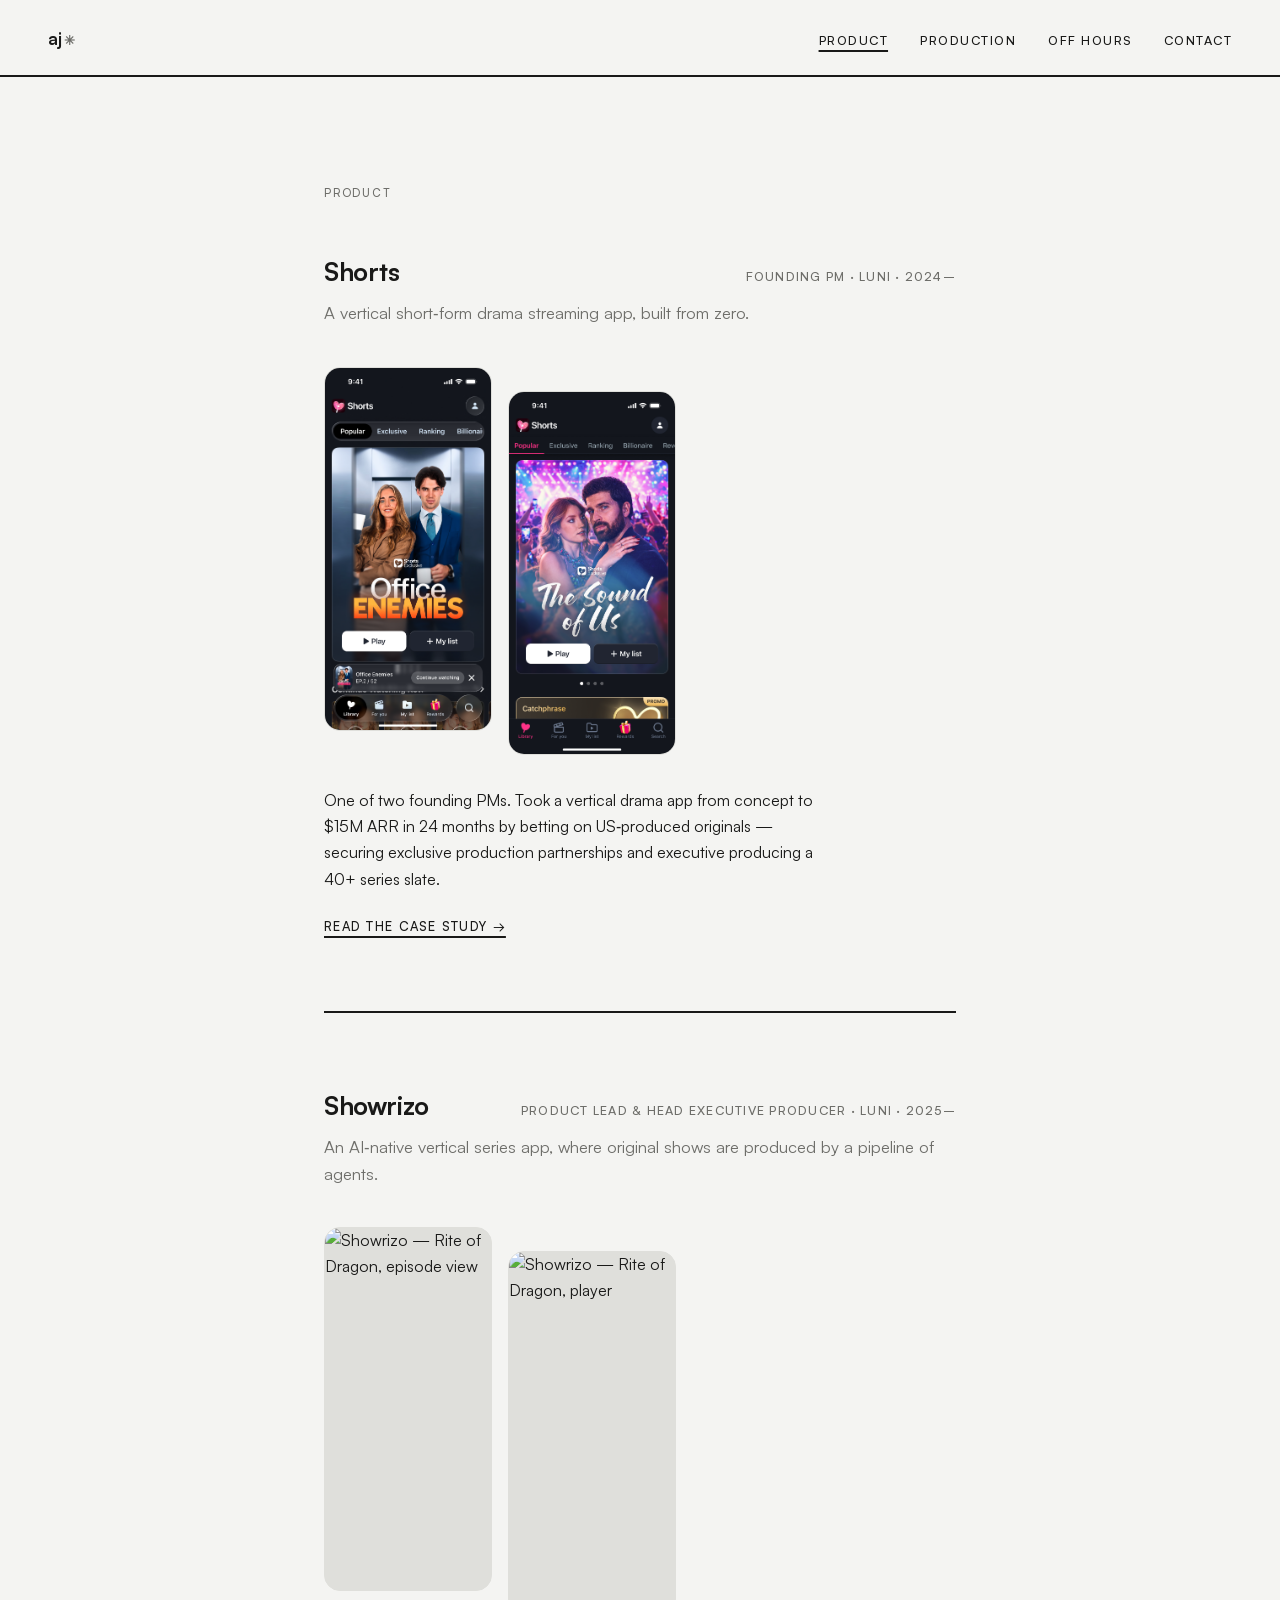
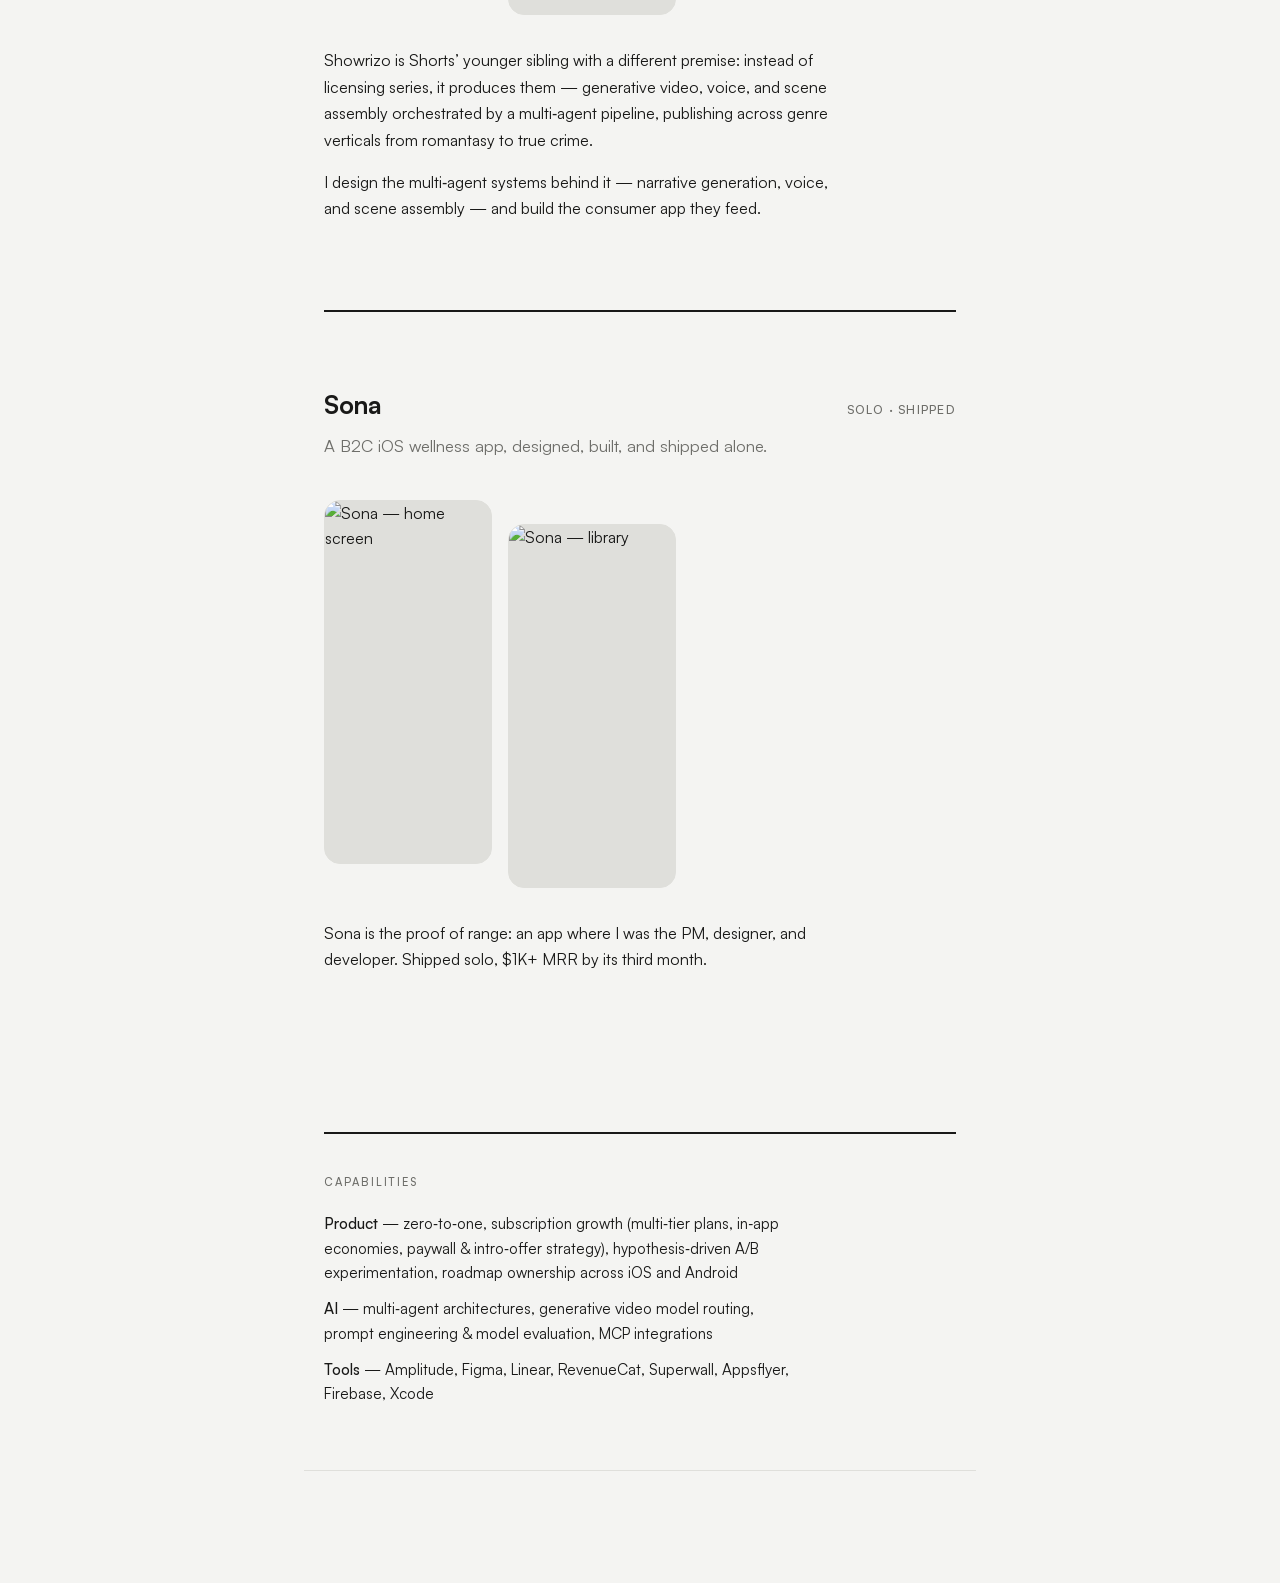
==== Site/product.html @ f560f4b5 "Add files via upload" ====
<!DOCTYPE html>
<html lang="en">
<head>
  <meta charset="UTF-8">
  <meta name="viewport" content="width=device-width, initial-scale=1.0">
  <title>Product — AJ Letterel</title>
  <meta name="description" content="Apps AJ Letterel has built and shipped: Shorts, Showrizo, and Sona.">
  <link rel="preconnect" href="https://fonts.googleapis.com">
  <link rel="preconnect" href="https://fonts.gstatic.com" crossorigin>
  <link href="https://fonts.googleapis.com/css2?family=Hanken+Grotesk:ital,wght@0,400;0,500;1,400&display=swap" rel="stylesheet">
  <link rel="stylesheet" href="style.css">
</head>
<body>

  <nav class="nav">
    <a class="mark" href="index.html" aria-label="Home">aj<span class="mark-star">&#10035;</span></a>
    <div class="nav-links">
      <a href="product.html" aria-current="page">Product</a>
      <a href="production.html">Production</a>
      <a href="off-hours.html">Off Hours</a>
      <a href="index.html#contact">Contact</a>
    </div>
  </nav>

  <main class="page">

    <p class="page-kicker">Product</p>

    <article class="project">
      <div class="project-head">
        <h1 class="project-title">Shorts</h1>
        <p class="project-meta">Founding PM &middot; Luni &middot; 2024&ndash;</p>
      </div>
      <p class="project-dek">A vertical short&#8209;form drama streaming app, built from zero.</p>

      <div class="shots" aria-label="Shorts app screenshots">
        <img class="shot" src="Home.png" alt="Shorts app — home screen">
        <img class="shot" src="soundofus.jpg" alt="Shorts — The Sound of Us">
      </div>

      <div class="prose">
        <p>
          One of two founding PMs. Took a vertical drama app from concept to
          $15M ARR in 24 months by betting on US&#8209;produced originals &mdash;
          securing exclusive production partnerships and executive producing a
          40+ series slate.
        </p>
      </div>
      <a class="case-link" href="shorts.html">Read the case study &rarr;</a>
    </article>

    <article class="project">
      <div class="project-head">
        <h1 class="project-title">Showrizo</h1>
        <p class="project-meta">Product Lead &amp; Head Executive Producer &middot; Luni &middot; 2025&ndash;</p>
      </div>
      <p class="project-dek">An AI&#8209;native vertical series app, where original shows are produced by a pipeline of agents.</p>

      <div class="shots" aria-label="Showrizo app screenshots">
        <img class="shot" src="RiteofDragon2.png" alt="Showrizo — Rite of Dragon, episode view">
        <img class="shot" src="RiteofDragon3.png" alt="Showrizo — Rite of Dragon, player">
      </div>

      <div class="prose">
        <p>
          Showrizo is Shorts&rsquo; younger sibling with a different premise: instead
          of licensing series, it produces them &mdash; generative video, voice, and
          scene assembly orchestrated by a multi&#8209;agent pipeline, publishing
          across genre verticals from romantasy to true crime.
        </p>
        <p>
          I design the multi&#8209;agent systems behind it &mdash; narrative
          generation, voice, and scene assembly &mdash; and build the consumer
          app they feed.
        </p>
      </div>
    </article>

    <article class="project">
      <div class="project-head">
        <h1 class="project-title">Sona</h1>
        <p class="project-meta">Solo &middot; Shipped</p>
      </div>
      <p class="project-dek">A B2C iOS wellness app, designed, built, and shipped alone.</p>

      <div class="shots" aria-label="Sona app screenshots">
        <img class="shot" src="sona1.png" alt="Sona — home screen">
        <img class="shot" src="sona3.png" alt="Sona — library">
      </div>

      <div class="prose">
        <p>
          Sona is the proof of range: an app where I was the PM, designer, and
          developer. Shipped solo, $1K+ MRR by its third month.
        </p>
      </div>
    </article>

    <section class="details" aria-label="Capabilities">
      <h2 class="kicker">Capabilities</h2>
      <p class="detail-line"><strong>Product</strong> &mdash; zero&#8209;to&#8209;one, subscription growth (multi&#8209;tier plans, in&#8209;app economies, paywall &amp; intro&#8209;offer strategy), hypothesis&#8209;driven A/B experimentation, roadmap ownership across iOS and Android</p>
      <p class="detail-line"><strong>AI</strong> &mdash; multi&#8209;agent architectures, generative video model routing, prompt engineering &amp; model evaluation, MCP integrations</p>
      <p class="detail-line"><strong>Tools</strong> &mdash; Amplitude, Figma, Linear, RevenueCat, Superwall, Appsflyer, Firebase, Xcode</p>
    </section>

  </main>

  <footer class="footer">
  </footer>

</body>
</html>
---- Site/style.css ----
/* ————————————————————————————————
   AJ — portfolio
   Type: Satoshi (self-hosted) → Hanken Grotesk → system
   Palette: cream / ink / stone
———————————————————————————————— */

@font-face {
  font-family: 'Satoshi';
  src: url('fonts/Satoshi-Variable.woff2') format('woff2');
  font-weight: 300 900;
  font-display: swap;
}
@font-face {
  font-family: 'Satoshi';
  src: url('fonts/Satoshi-VariableItalic.woff2') format('woff2');
  font-weight: 300 900;
  font-style: italic;
  font-display: swap;
}

:root {
  --cream: #F4F4F2;
  --ink: #191918;
  --stone: #6E6E6A;
  --hairline: #DFDFDB;
  --font: 'Satoshi', 'Hanken Grotesk', -apple-system, 'Helvetica Neue', Arial, sans-serif;
  --measure: 42rem;
  --hl: #DBE2E8;
}

* { box-sizing: border-box; margin: 0; padding: 0; }

html { scroll-behavior: smooth; }
@media (prefers-reduced-motion: reduce) {
  html { scroll-behavior: auto; }
  * { animation: none !important; transition: none !important; }
}

body {
  background: var(--cream);
  color: var(--ink);
  font-family: var(--font);
  font-size: 1rem;
  line-height: 1.6;
  -webkit-font-smoothing: antialiased;
  min-height: 100vh;
  display: flex;
  flex-direction: column;
}

/* ——— Nav ——— */

.nav {
  display: flex;
  justify-content: space-between;
  align-items: baseline;
  padding: 1.6rem clamp(1.25rem, 5vw, 3rem) 1.4rem;
  border-bottom: 2px solid var(--ink);
}

.mark {
  font-weight: 700;
  font-size: 1.05rem;
  letter-spacing: 0.01em;
  text-decoration: none;
  color: var(--ink);
}
.mark-star {
  font-size: 0.8em;
  margin-left: 0.15em;
  color: var(--stone);
}

.nav-links {
  display: flex;
  gap: clamp(1rem, 3vw, 2rem);
}
.nav-links a {
  font-size: 0.78rem;
  font-weight: 500;
  letter-spacing: 0.12em;
  text-transform: uppercase;
  text-decoration: none;
  color: var(--ink);
}
.nav-links a:hover,
.nav-links a:focus-visible,
.nav-links a[aria-current="page"] {
  text-decoration: underline;
  text-decoration-thickness: 2px;
  text-underline-offset: 5px;
}

/* ——— Page ——— */

.page {
  flex: 1;
  width: 100%;
  max-width: var(--measure);
  margin: 0 auto;
  padding: clamp(4rem, 12vh, 8rem) 1.25rem 4rem;
}

.intro { max-width: 34rem; margin: 0 auto; }

.intro-p {
  font-size: clamp(1.35rem, 3.2vw, 1.65rem);
  line-height: 1.4;
  font-weight: 500;
  letter-spacing: -0.015em;
  margin-bottom: 1.3em;
}
.intro-p em { font-style: italic; }

.inline-link {
  color: inherit;
  text-decoration: underline;
  text-decoration-thickness: 1px;
  text-underline-offset: 3px;
  text-decoration-color: var(--stone);
  transition: text-decoration-color 0.15s ease;
}
.inline-link:hover,
.inline-link:focus-visible {
  text-decoration-color: var(--ink);
}

/* ——— Portrait ——— */

.portrait {
  margin: 4rem auto;
  text-align: center;
}
.portrait img {
  display: block;
  margin: 0 auto;
  width: 180px;
  height: auto;
  filter: grayscale(1) contrast(1.05);
  background: var(--hairline);
}
.portrait figcaption {
  margin-top: 0.75rem;
  font-size: 0.7rem;
  letter-spacing: 0.14em;
  text-transform: uppercase;
  color: var(--stone);
}

/* ——— Index ——— */

.kicker {
  font-size: 0.7rem;
  font-weight: 500;
  letter-spacing: 0.16em;
  text-transform: uppercase;
  color: var(--stone);
  margin-bottom: 1.25rem;
}

.index { margin-top: 4rem; }

.index-list { list-style: none; }

.index-row {
  display: flex;
  justify-content: space-between;
  align-items: baseline;
  gap: 1rem;
  padding: 0.85rem 0;
  border-top: 1px solid var(--hairline);
  text-decoration: none;
  color: var(--ink);
}
.index-list li:last-child .index-row {
  border-bottom: 1px solid var(--hairline);
}

.index-title {
  font-size: 1rem;
  font-weight: 500;
}
.index-meta {
  font-size: 0.8rem;
  color: var(--stone);
  text-align: right;
  white-space: nowrap;
}
.index-row:hover .index-title,
.index-row:focus-visible .index-title {
  text-decoration: underline;
  text-decoration-thickness: 1px;
  text-underline-offset: 3px;
}

/* ——— Footer ——— */

.footer {
  max-width: var(--measure);
  margin: 0 auto;
  width: 100%;
  padding: 3rem 1.25rem 4rem;
  border-top: 1px solid var(--hairline);
}
.footer-line { font-size: 1rem; margin-bottom: 0.35rem; }
.footer-sub { font-size: 0.85rem; color: var(--stone); }
.footer-loc {
  margin-top: 2.5rem;
  font-size: 0.7rem;
  letter-spacing: 0.16em;
  text-transform: uppercase;
  color: var(--stone);
}

/* ——— Focus ——— */

a:focus-visible {
  outline: 1px solid var(--ink);
  outline-offset: 3px;
}

/* ——— Project pages ——— */

.page-kicker {
  font-size: 0.7rem;
  font-weight: 500;
  letter-spacing: 0.16em;
  text-transform: uppercase;
  color: var(--stone);
  margin-bottom: 3rem;
}

.project {
  padding: 4.5rem 0;
  border-top: 2px solid var(--ink);
}
.project:first-of-type { border-top: none; padding-top: 0; }

.project-head {
  display: flex;
  justify-content: space-between;
  align-items: baseline;
  gap: 1rem;
  flex-wrap: wrap;
  margin-bottom: 0.5rem;
}
.project-title {
  font-size: 1.6rem;
  font-weight: 700;
  letter-spacing: -0.015em;
}
.project-meta {
  font-size: 0.78rem;
  font-weight: 500;
  letter-spacing: 0.1em;
  text-transform: uppercase;
  color: var(--stone);
  white-space: nowrap;
}

.project-dek {
  font-size: 1.05rem;
  color: var(--stone);
  margin-bottom: 2rem;
}

.subhead {
  font-size: 0.7rem;
  font-weight: 500;
  letter-spacing: 0.16em;
  text-transform: uppercase;
  color: var(--stone);
  margin: 2rem 0 0.75rem;
}

.prose p {
  font-size: 1rem;
  line-height: 1.65;
  margin-bottom: 1em;
  max-width: 32rem;
}
.prose .todo {
  background: var(--hairline);
  padding: 0 0.25em;
}

.press-line {
  margin-top: 1.5rem;
  font-size: 0.85rem;
  color: var(--stone);
}

/* ——— Screenshot strips ——— */

.shots {
  display: grid;
  grid-template-columns: repeat(2, 1fr);
  gap: 16px;
  max-width: 22rem;
  margin: 2.5rem 0 3.5rem;
}
.shots .shot:nth-child(2) {
  transform: translateY(1.5rem);
}
.shot {
  aspect-ratio: 9 / 19.5;
  width: 100%;
  object-fit: cover;
  display: block;
  background: var(--hairline);
  border: 1px solid var(--hairline);
  border-radius: 16px;
}
.shot-placeholder {
  aspect-ratio: 9 / 19.5;
  background: var(--hairline);
  border-radius: 6px;
  display: flex;
  align-items: center;
  justify-content: center;
  font-size: 0.65rem;
  letter-spacing: 0.14em;
  text-transform: uppercase;
  color: var(--stone);
}
@media (max-width: 480px) {
  .shots { gap: 8px; }
}

.case-link {
  display: inline-block;
  margin-top: 0.5rem;
  font-size: 0.8rem;
  font-weight: 500;
  letter-spacing: 0.1em;
  text-transform: uppercase;
  color: var(--ink);
  text-decoration: underline;
  text-decoration-thickness: 2px;
  text-underline-offset: 5px;
}

/* ——— Margin-label sections ——— */

.labeled {
  display: grid;
  grid-template-columns: 6.5rem 1fr;
  gap: 2rem;
  align-items: start;
}
.side-label {
  font-size: 0.7rem;
  font-weight: 500;
  letter-spacing: 0.16em;
  text-transform: uppercase;
  color: var(--stone);
  padding-top: 0.45em;
}
@media (max-width: 620px) {
  .labeled { grid-template-columns: 1fr; gap: 0.75rem; }
  .side-label { padding-top: 0; }
}

/* ——— Highlight ——— */

.hl {
  background: var(--hl);
  padding: 0.05em 0.18em;
  box-decoration-break: clone;
  -webkit-box-decoration-break: clone;
}

/* ——— Details (skills / languages / experience) ——— */

.details { margin-top: 4.5rem; border-top: 2px solid var(--ink); padding-top: 2.5rem; }
.details .labeled { margin-bottom: 2.25rem; }
.details .labeled:last-child { margin-bottom: 0; }
.details > .detail-line + .detail-line { margin-top: 0.75rem; }
.details > .kicker { margin-bottom: 1.25rem; }
.detail-line {
  font-size: 0.95rem;
  line-height: 1.6;
  max-width: 30rem;
}
.detail-line + .detail-line { margin-top: 0.35rem; }
.detail-line strong { font-weight: 500; }

.index-coda .index-title {
  font-weight: 400;
  font-style: italic;
  color: var(--stone);
}
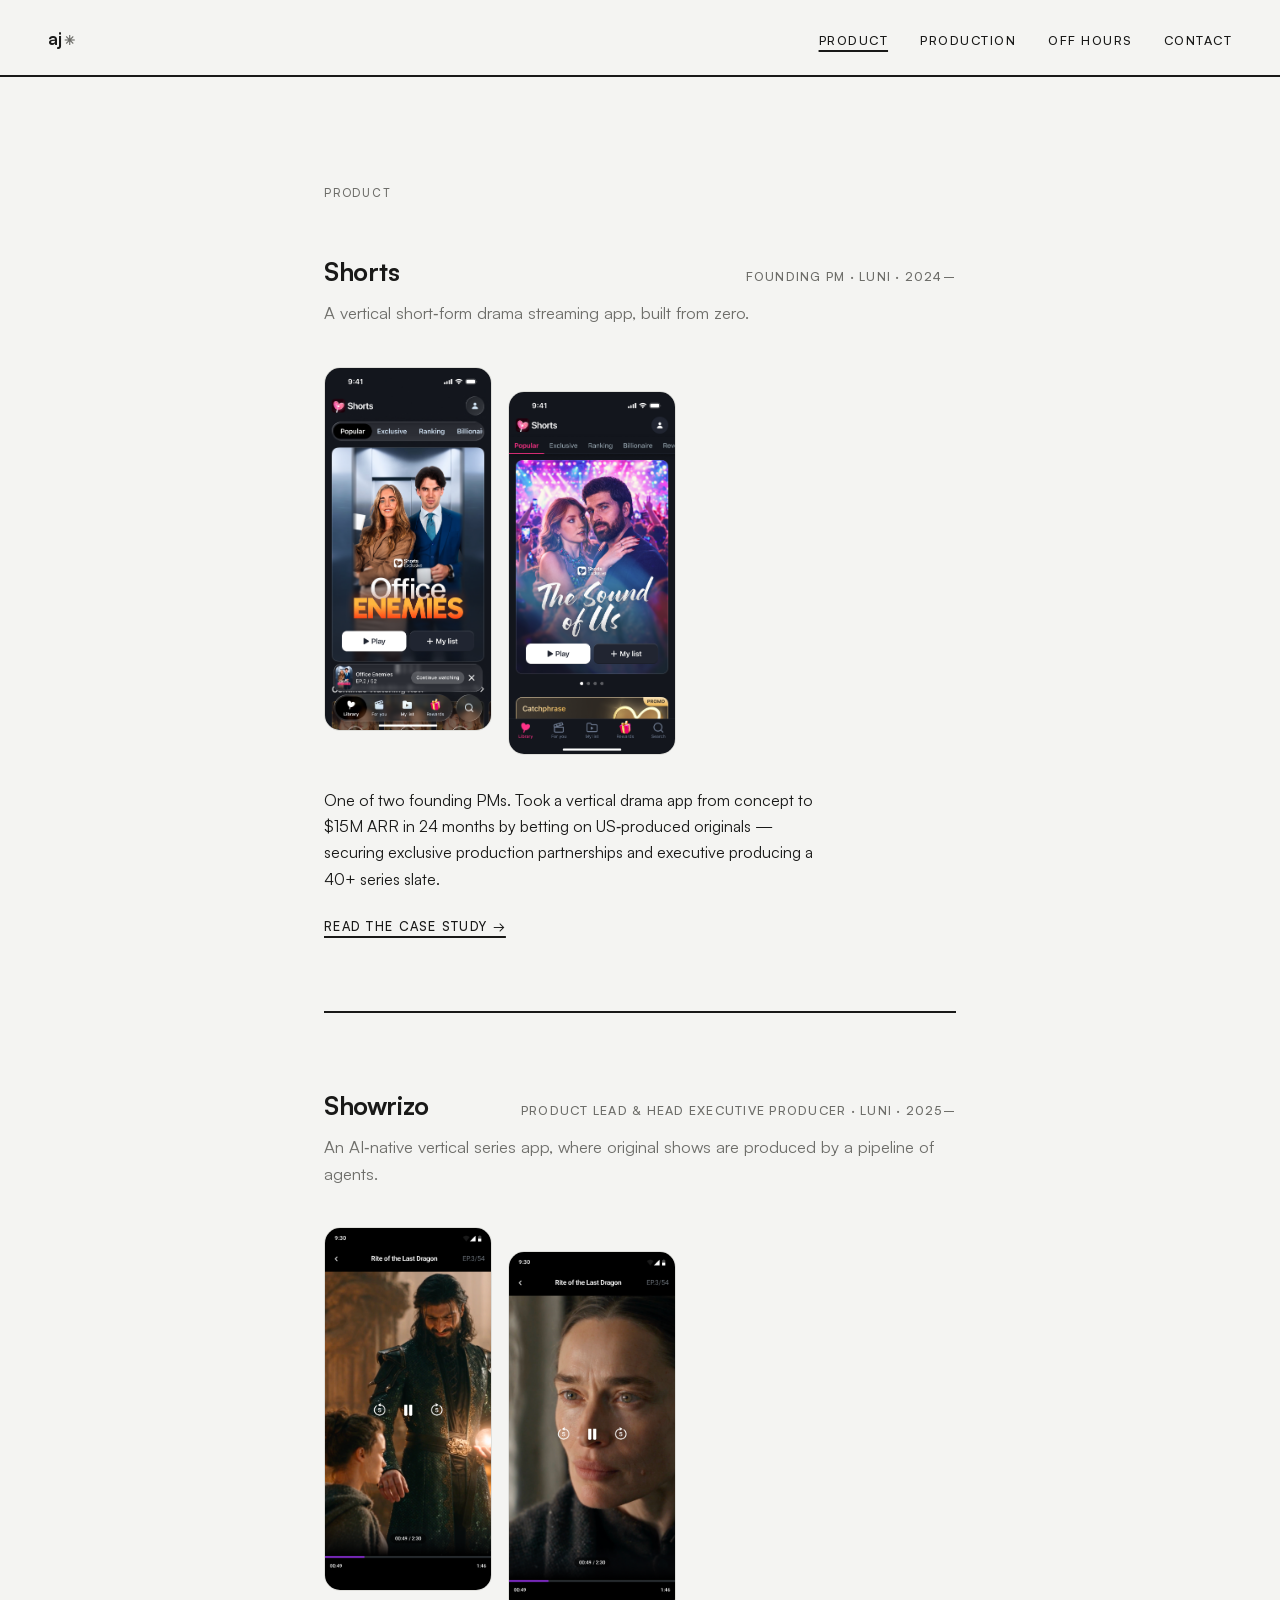
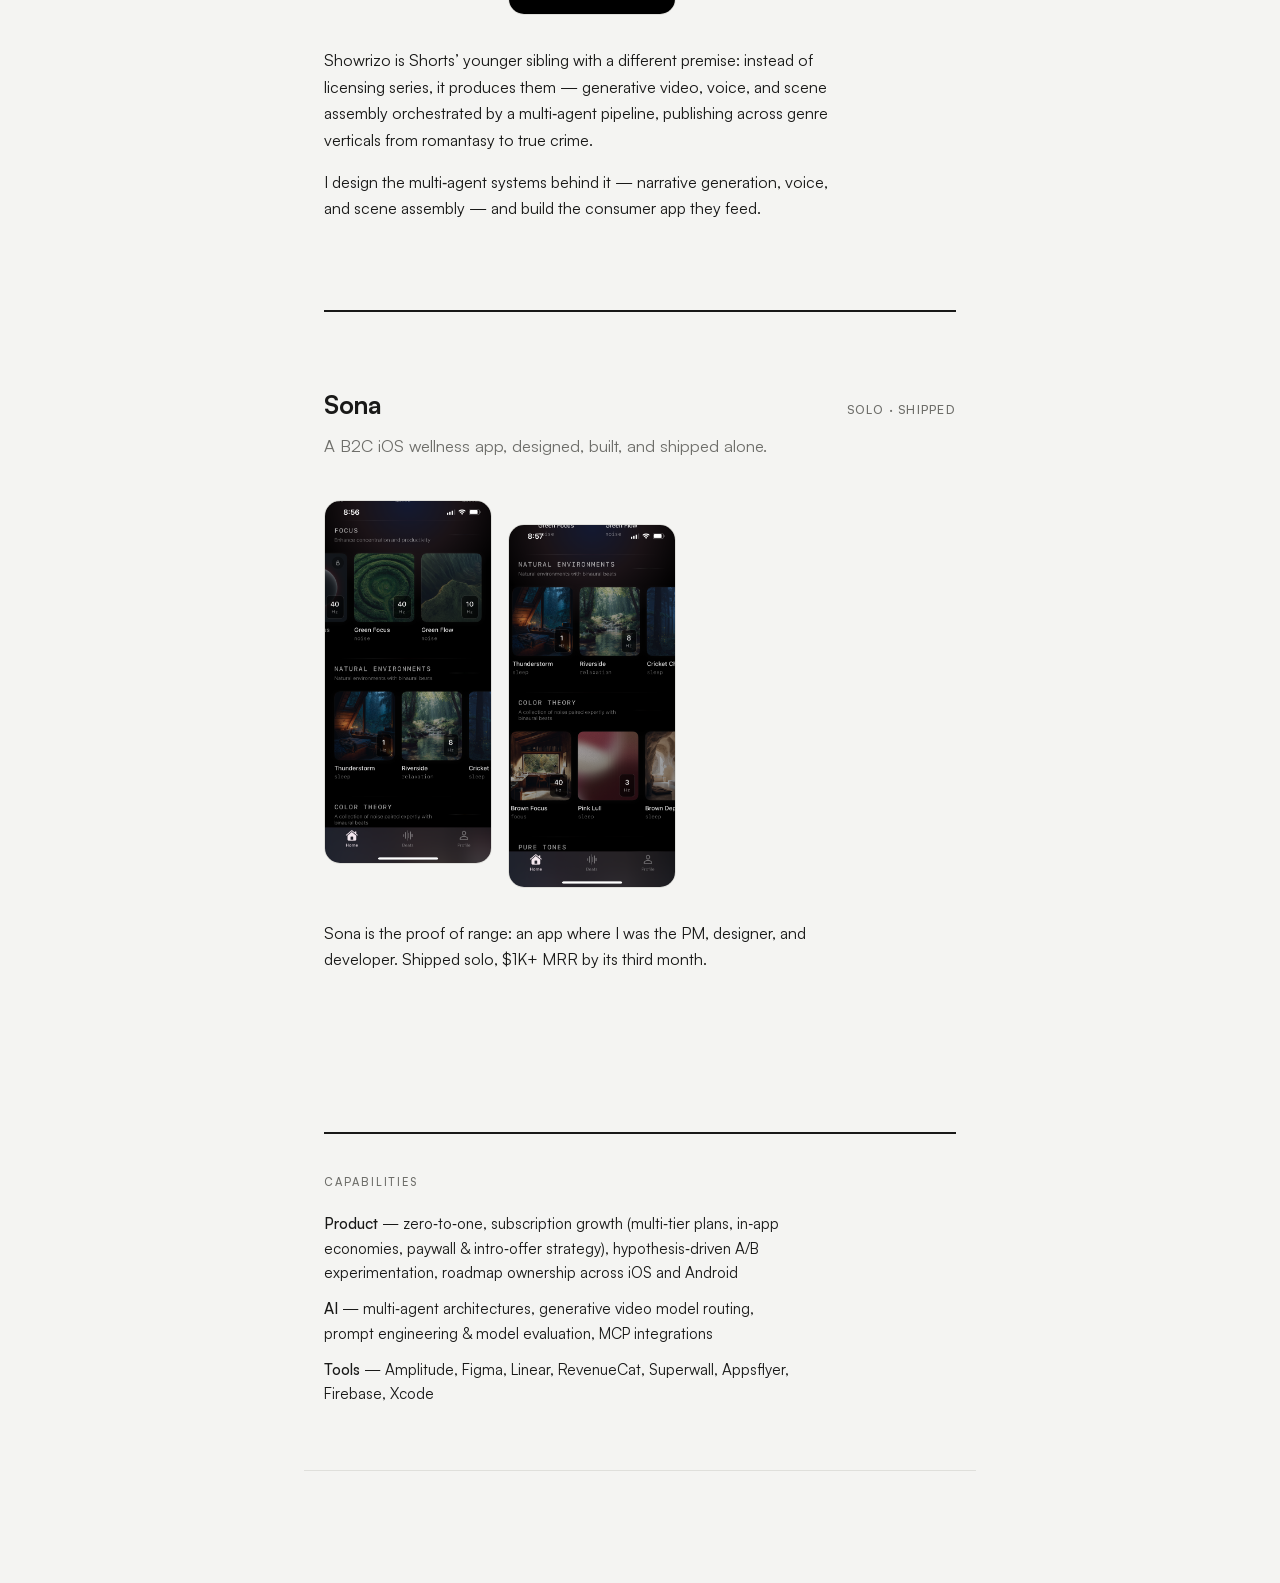
==== commit 3a6a4840: "Add files via upload" ====
--- a/Site/product.html
+++ b/Site/product.html
@@ -57,8 +57,8 @@
       <p class="project-dek">An AI&#8209;native vertical series app, where original shows are produced by a pipeline of agents.</p>
 
       <div class="shots" aria-label="Showrizo app screenshots">
-        <img class="shot" src="RiteofDragon2.png" alt="Showrizo — Rite of Dragon, episode view">
-        <img class="shot" src="RiteofDragon3.png" alt="Showrizo — Rite of Dragon, player">
+        <img class="shot" src="riteofdragon2.png" alt="Showrizo — Rite of Dragon, episode view">
+        <img class="shot" src="riteofdragon3.png" alt="Showrizo — Rite of Dragon, player">
       </div>
 
       <div class="prose">
@@ -84,8 +84,8 @@
       <p class="project-dek">A B2C iOS wellness app, designed, built, and shipped alone.</p>
 
       <div class="shots" aria-label="Sona app screenshots">
-        <img class="shot" src="sona1.png" alt="Sona — home screen">
-        <img class="shot" src="sona3.png" alt="Sona — library">
+        <img class="shot" src="sona1.PNG" alt="Sona — home screen">
+        <img class="shot" src="sona3.PNG" alt="Sona — library">
       </div>
 
       <div class="prose">
